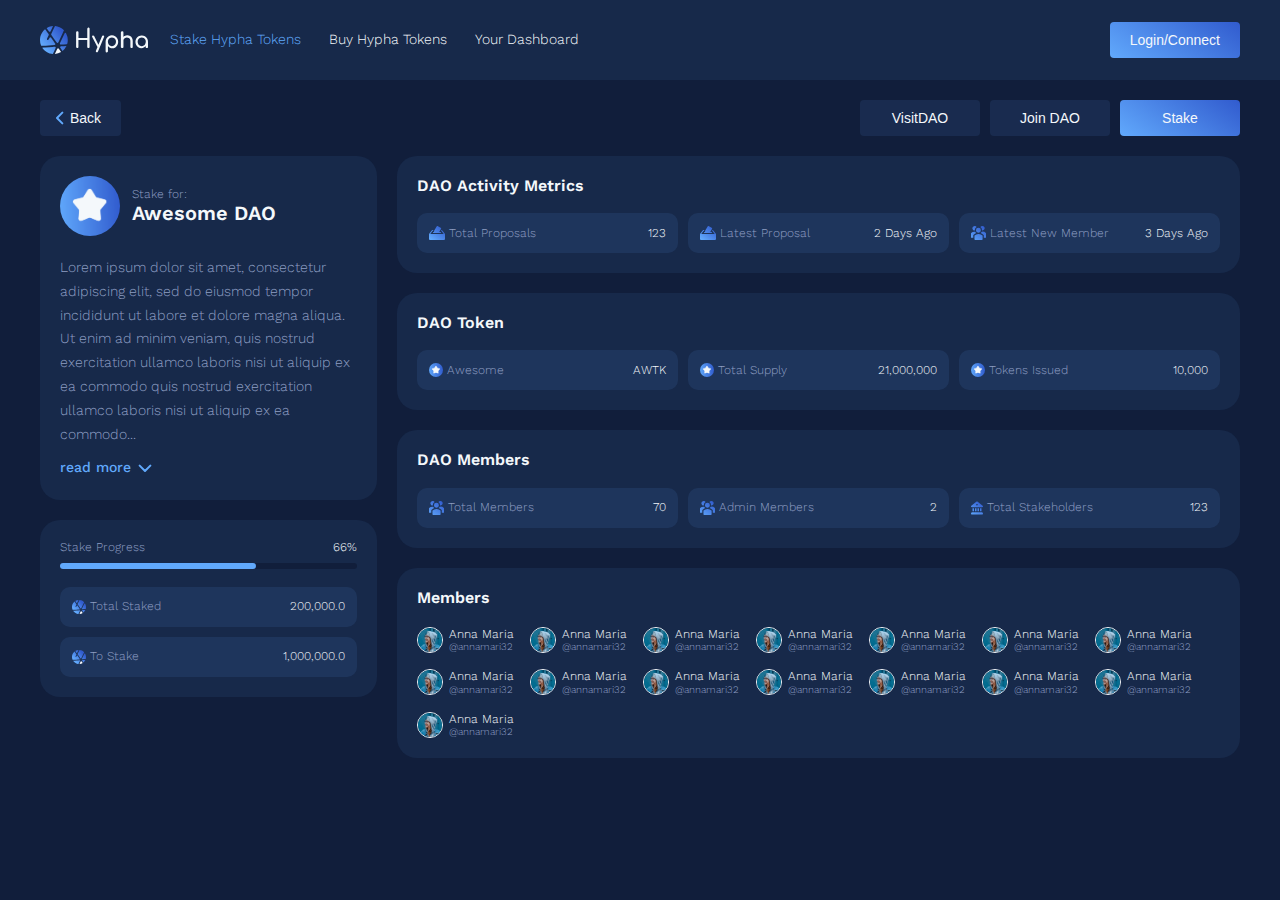
==== dao-details.html @ cb126bc5 "dao-details page" ====
<!DOCTYPE html>
<html lang="en">

<head>
    <meta charset="UTF-8">
    <meta name="viewport" content="width=device-width, initial-scale=1.0">
    <link rel="icon" type="image/x-icon" href="img/favicon.png">
    <link rel="preconnect" href="https://fonts.googleapis.com">
    <link rel="preconnect" href="https://fonts.gstatic.com" crossorigin>
    <link href="https://fonts.googleapis.com/css2?family=Source+Sans+3:ital,wght@0,200;0,300;0,400;0,500;0,600;0,700;0,800;0,900;1,200;1,300;1,400;1,500;1,600;1,700;1,800;1,900&family=Work+Sans:ital,wght@0,100..900;1,100..900&display=swap" rel="stylesheet">
    <link rel="stylesheet" href="css/style.css" />
    <link rel="stylesheet" href="css/responsive.css" />
    <script type="text/javascript" src="js/interactions.js"></script>
    <title>Hypha Stake Platform</title>
</head>

<body>
    <header>
        <div class="foglio flex space-center centered-vertical">
            <div class="flex centered-vertical">
                <span id="resp-menu-icon" onclick="toggleNavMenu()">
                    <span></span>
                    <span></span>
                    <span></span>
                </span>
                <div class="logo-cont flex centered-vertical">
                    <a href="#"><img class="top-logo" src="img/logo-white.svg"></a>
                </div>
                <nav id="main-menu">
                    <ul>
                        <li><a href="#" class="current-page">Stake Hypha Tokens</a></li>
                        <li><a href="#">Buy Hypha Tokens</a></li>
                        <li><a href="#">Your Dashboard</a></li>
                    </ul>
                </nav>
            </div>
            <div class="login-area">
                <button class="primary">Login/Connect</button>
            </div>
        </div>
    </header>
    <section class="extra-nav">
        <div class="foglio flex space-center">
            <button class="secondary back"><img src="img/back.svg">Back</button>
            <div class="top-right-buttons flex gap-10">
                <button class="secondary">VisitDAO</button>
                <button class="secondary">Join DAO</button>
                <button onclick="toggleModalStake()" class="primary">Stake</button>
            </div>
        </div>
    </section>
    <section class="dao-details">
        <div class="foglio flex gap-20">
            <div class="details-left">
                <div class="card">
                    <div class="flex centered-vertical">
                        <img class="dao-stake-logo" src="img/dao-logo.png">
                        <div class="dao-stake-name">
                            <p class="text-12 grey">Stake for:</p>
                            <p class="title-20 white">Awesome DAO</p>
                        </div>
                    </div>
                    <div class="purpose">
                        <p class="grey">Lorem ipsum dolor sit amet, consectetur adipiscing elit, sed do eiusmod tempor incididunt ut labore et dolore magna aliqua. Ut enim ad minim veniam, quis nostrud exercitation ullamco laboris nisi ut aliquip ex ea commodo quis nostrud exercitation ullamco laboris nisi ut aliquip ex ea commodo...</p>
                    </div>
                    <div id="expand-purpose" class="expand-purpose light-blu" onclick="toggleExtraPurpose()">read more <img src="img/back.svg" /></div>
                    <div id="extra-purpose" class="more-purpose">Lorem ipsum dolor sit amet, consectetur adipiscing elit, sed do eiusmod tempor incididunt ut labore et dolore magna aliqua. Ut enim ad minim veniam, quis nostrud exercitation ullamco laboris nisi ut aliquip ex ea commodo quis nostrud exercitation ullamco laboris nisi ut aliquip ex ea commodo, Lorem ipsum dolor sit amet, consectetur adipiscing elit, sed do eiusmod tempor incididunt ut labore et dolore magna aliqua. Ut enim ad minim veniam, quis nostrud exercitation ullamco laboris nisi ut aliquip ex ea commodo quis nostrud exercitation ullamco laboris nisi ut aliquip ex ea commodo</div>
                </div>
                <div class="card">
                    <div class="details-stake-performance">
                        <div class="stake-bar full-space">
                            <div class="flex space-center">
                                <span class="text-12 grey">Stake Progress</span>
                                <span class="text-12 white">66%</span>
                            </div>
                            <div class="progress-bar standard">
                                <div class="progress-inside-bar"></div>
                            </div>
                        </div>
                        <div class="ui-input-data full-space flex space-center centered-vertical gap-6">
                            <div class="flex centered-vertical">
                                <img src="img/logo-round.svg" />
                                <span class="text-12 grey">Total Staked</span>
                            </div>
                            <div class="flex">
                                <span class="text-12 white">200,000.0</span>
                            </div>
                        </div>

                        <div class="ui-input-data full-space flex space-center centered-vertical gap-6">
                            <div class="flex centered-vertical">
                                <img src="img/logo-round.svg" />
                                <span class="text-12 grey">To Stake</span>
                            </div>
                            <div class="flex">
                                <span class="text-12 white">1,000,000.0</span>
                            </div>
                        </div>
                    </div>
                </div>

            </div>
            <div class="full-space">
                <div class="card">
                    <div class="full-space">
                        <p class="title-16 white">DAO Activity Metrics</p>
                    </div>
                    <div class="flex gap-10 inputs-line">
                        <div class="ui-input-data full-space flex space-center centered-vertical gap-6">
                            <div class="flex centered-vertical">
                                <img src="img/proposals.svg" />
                                <span class="text-12 grey">Total Proposals</span>
                            </div>
                            <div class="flex">
                                <span class="text-12 white">123</span>
                            </div>
                        </div>
                        <div class="ui-input-data full-space flex space-center centered-vertical gap-6">
                            <div class="flex centered-vertical">
                                <img src="img/proposals.svg" />
                                <span class="text-12 grey">Latest Proposal</span>
                            </div>
                            <div class="flex">
                                <span class="text-12 white">2 Days Ago</span>
                            </div>
                        </div>
                        <div class="ui-input-data full-space flex space-center centered-vertical gap-6">
                            <div class="flex centered-vertical">
                                <img src="img/members.svg" />
                                <span class="text-12 grey">Latest New Member</span>
                            </div>
                            <div class="flex">
                                <span class="text-12 white">3 Days Ago</span>
                            </div>
                        </div>
                    </div>
                </div>
                <div class="card">
                    <div class="full-space">
                        <p class="title-16 white">DAO Token</p>
                    </div>
                    <div class="flex gap-10 inputs-line">
                        <div class="ui-input-data full-space flex space-center centered-vertical gap-6">
                            <div class="flex centered-vertical">
                                <img class="dao-token" src="img/dao-logo.png" />
                                <span class="text-12 grey">Awesome</span>
                            </div>
                            <div class="flex">
                                <span class="text-12 white">AWTK</span>
                            </div>
                        </div>
                        <div class="ui-input-data full-space flex space-center centered-vertical gap-6">
                            <div class="flex centered-vertical">
                                <img class="dao-token" src="img/dao-logo.png" />
                                <span class="text-12 grey">Total Supply</span>
                            </div>
                            <div class="flex">
                                <span class="text-12 white">21,000,000</span>
                            </div>
                        </div>
                        <div class="ui-input-data full-space flex space-center centered-vertical gap-6">
                            <div class="flex centered-vertical">
                                <img class="dao-token" src="img/dao-logo.png" />
                                <span class="text-12 grey">Tokens Issued</span>
                            </div>
                            <div class="flex">
                                <span class="text-12 white">10,000</span>
                            </div>
                        </div>
                    </div>
                </div>

                <div class="card">
                    <div class="full-space">
                        <p class="title-16 white">DAO Members</p>
                    </div>
                    <div class="flex gap-10 inputs-line">
                        <div class="ui-input-data full-space flex space-center centered-vertical gap-6">
                            <div class="flex centered-vertical">
                                <img src="img/members.svg" />
                                <span class="text-12 grey">Total Members</span>
                            </div>
                            <div class="flex">
                                <span class="text-12 white">70</span>
                            </div>
                        </div>
                        <div class="ui-input-data full-space flex space-center centered-vertical gap-6">
                            <div class="flex centered-vertical">
                                <img src="img/members.svg" />
                                <span class="text-12 grey">Admin Members</span>
                            </div>
                            <div class="flex">
                                <span class="text-12 white">2</span>
                            </div>
                        </div>
                        <div class="ui-input-data full-space flex space-center centered-vertical gap-6">
                            <div class="flex centered-vertical">
                                <img src="img/stakeholders.svg" />
                                <span class="text-12 grey">Total Stakeholders</span>
                            </div>
                            <div class="flex">
                                <span class="text-12 white">123</span>
                            </div>
                        </div>
                    </div>
                </div>

                <div class="card">
                    <div class="full-space">
                        <p class="title-16 white">Members</p>
                    </div>
                    <div class="members-list">
                        <div class="item-member">
                            <img src="img/avatar.jpg">
                            <div class="member-det">
                                <span class="text-12 white">Anna Maria</span>
                                <span class="text-10 grey">@annamari32</span>
                            </div>
                        </div>
                        <div class="item-member">
                            <img src="img/avatar.jpg">
                            <div class="member-det">
                                <span class="text-12 white">Anna Maria</span>
                                <span class="text-10 grey">@annamari32</span>
                            </div>
                        </div>
                        <div class="item-member">
                            <img src="img/avatar.jpg">
                            <div class="member-det">
                                <span class="text-12 white">Anna Maria</span>
                                <span class="text-10 grey">@annamari32</span>
                            </div>
                        </div>
                        <div class="item-member">
                            <img src="img/avatar.jpg">
                            <div class="member-det">
                                <span class="text-12 white">Anna Maria</span>
                                <span class="text-10 grey">@annamari32</span>
                            </div>
                        </div>
                        <div class="item-member">
                            <img src="img/avatar.jpg">
                            <div class="member-det">
                                <span class="text-12 white">Anna Maria</span>
                                <span class="text-10 grey">@annamari32</span>
                            </div>
                        </div>
                        <div class="item-member">
                            <img src="img/avatar.jpg">
                            <div class="member-det">
                                <span class="text-12 white">Anna Maria</span>
                                <span class="text-10 grey">@annamari32</span>
                            </div>
                        </div>
                        <div class="item-member">
                            <img src="img/avatar.jpg">
                            <div class="member-det">
                                <span class="text-12 white">Anna Maria</span>
                                <span class="text-10 grey">@annamari32</span>
                            </div>
                        </div>
                        <div class="item-member">
                            <img src="img/avatar.jpg">
                            <div class="member-det">
                                <span class="text-12 white">Anna Maria</span>
                                <span class="text-10 grey">@annamari32</span>
                            </div>
                        </div>
                        <div class="item-member">
                            <img src="img/avatar.jpg">
                            <div class="member-det">
                                <span class="text-12 white">Anna Maria</span>
                                <span class="text-10 grey">@annamari32</span>
                            </div>
                        </div>
                        <div class="item-member">
                            <img src="img/avatar.jpg">
                            <div class="member-det">
                                <span class="text-12 white">Anna Maria</span>
                                <span class="text-10 grey">@annamari32</span>
                            </div>
                        </div>
                        <div class="item-member">
                            <img src="img/avatar.jpg">
                            <div class="member-det">
                                <span class="text-12 white">Anna Maria</span>
                                <span class="text-10 grey">@annamari32</span>
                            </div>
                        </div>
                        <div class="item-member">
                            <img src="img/avatar.jpg">
                            <div class="member-det">
                                <span class="text-12 white">Anna Maria</span>
                                <span class="text-10 grey">@annamari32</span>
                            </div>
                        </div>
                        <div class="item-member">
                            <img src="img/avatar.jpg">
                            <div class="member-det">
                                <span class="text-12 white">Anna Maria</span>
                                <span class="text-10 grey">@annamari32</span>
                            </div>
                        </div>
                        <div class="item-member">
                            <img src="img/avatar.jpg">
                            <div class="member-det">
                                <span class="text-12 white">Anna Maria</span>
                                <span class="text-10 grey">@annamari32</span>
                            </div>
                        </div>
                        <div class="item-member">
                            <img src="img/avatar.jpg">
                            <div class="member-det">
                                <span class="text-12 white">Anna Maria</span>
                                <span class="text-10 grey">@annamari32</span>
                            </div>
                        </div>
                    </div>
                </div>
            </div>
        </div>
    </section>


    <!--modal stake pop-up -->
    <section id="stake-modal-pop">
        <div class="foglio">
            <div class="modal-pop">
                <div onclick="toggleModalStake()" id="close-stake-pop">
                    <img src="img/close-icon.svg" />
                </div>

                <div class="stake-top-info flex space-center gap-20">
                    <div class="flex centered-vertical">
                        <img class="dao-stake-logo" src="img/dao-logo.png">
                        <div class="dao-stake-name">
                            <p class="text-12 grey">Stake for:</p>
                            <p class="title-20 white">Awesome DAO</p>
                        </div>
                    </div>
                    <div class="stake-bar">
                        <div class="flex gap-20">
                            <span class="text-12 grey">Stake Progress</span>
                            <span class="text-12 white">66%</span>
                        </div>
                        <div class="progress-bar standard">
                            <div class="progress-inside-bar"></div>
                        </div>
                    </div>
                </div>

                <div class="stake-token-data flex gap-20">
                    <div class="ui-input-data full-space flex space-center centered-vertical gap-6">
                        <div class="flex centered-vertical">
                            <img src="img/logo-round.svg" />
                            <span class="text-12 grey">Stake Requirement</span>
                        </div>
                        <div class="flex">
                            <span class="text-12 white">1,200,000.0</span>
                        </div>
                    </div>
                    <div class="ui-input-data full-space flex space-center centered-vertical gap-6">
                        <div class="flex centered-vertical">
                            <img src="img/logo-round.svg" />
                            <span class="text-12 grey">To Stake</span>
                        </div>
                        <div class="flex">
                            <span class="text-12 white">700,000.0</span>
                        </div>
                    </div>
                </div>

                <div class="your-stake-data">
                    <div class="ui-input-data full-space flex space-center centered-vertical gap-6">
                        <div class="flex centered-vertical">
                            <img src="img/logo-round.svg" />
                            <span class="text-12 grey">Your Balance</span>
                        </div>
                        <div class="flex">
                            <span class="text-12 white">1,200,000.0</span>
                        </div>
                    </div>
                    <div class="field-wrapper">
                        <input type="text" class="your-stake-amount" placeholder="700,000.0">
                        <div class="field-over-content flex align-center">
                            <img src="img/logo-round.svg" />
                            <span class="text-12 white">Input Amount to Stake:</span>
                        </div>
                    </div>
                </div>

                <div class="modal-stake-actions flex gap-20">
                    <button onclick="toggleModalStake()" class="secondary">Close</button>
                    <button class="primary">Stake</button>
                </div>
            </div>
        </div>
    </section>
</body>
---- css/style.css ----
:root {
    --dark-blu: #111E3B;
    --card-blu: #17294A;
    --light-blu: #61A9FC;
    --green: #20DD8E;
    --light-blu-tra: rgba(97,169,252,0.08);
    --light-blu-trasp: rgba(97,169,252,0.1);
    --light-blu-trasp-hover: rgba(97,169,252,0.2);
    --grey: #8E9EC3;    
    --white: #F4F8FB;
    --gradient: linear-gradient(35Deg, #61A9FC, #315BCE);   
    --glow-shadow: 0px 0px 40px rgba(97,169,252,0.3);
    --work: "Work Sans", sans-serif;

}

* {
    box-sizing: border-box;
}

html {
    scroll-behavior: smooth;
    
}

body,html {
    margin:0;
    font-family: var(--work);
    color:var(--grey);
    background-color:var(--dark-blu);
    font-size:14px;
    line-height:1.7em;
    font-weight:300;
}

body::-webkit-scrollbar {
    width: 6px;
  }
   
body::-webkit-scrollbar-track {
box-shadow: inset 0 0 6px rgba(0, 0, 0, 0.3);
}
   
body::-webkit-scrollbar-thumb {
background-color: var(--light-blu);
outline: 1px solid var(--dark-blu);
border-radius:6px;
}

.no-scroll {
    overflow:hidden;
}

h1,h2,h3,h4,h5 {
    color:var(--white);
    font-weight:400;
    margin:0;
}

p {
    margin:0;
}
.white {
    color:var(--white);
}

.grey {
    color:var(--grey);
}

.green {
    color:var(--green);
}

.light-blu{color:var(--light-blu);}

.title-36 {
    font-size:36px;
    font-weight:300;
    line-height:1em;
}

.title-26 {
    font-size:26px;
    font-weight:600;
    line-height:1.2em;
}

.title-20 {
    font-size:20px;
    font-weight:600;
    line-height:1.2em;
}

.title-16 {
    font-size:16px;
    font-weight:600;
    line-height:1.2em;
}

.text-12 {
    font-size:12px;
    line-height:1.2em;
}

.text-10 {
    font-size:10px;
    line-height:1.2em;
}

button,
.fake-button {
    height:36px;
    display:flex;
    align-items: center;
    justify-content:center;
    padding:0px 20px;
    color:var(--white);
    font-weight:400;
    font-size:14px;
    border:none;
    border-radius:4px;
    cursor:pointer;
    transition-duration: .3s;
}

button.primary,
.fake-button.primary{
    background:var(--gradient);
}

button.secondary,
.fake-button.secondary{
    background:var(--light-blu-trasp);
}

button.primary:hover,
.fake-button.primary:hover {
    box-shadow: var(--glow-shadow);
}

button.secondary:hover,
.fake-button.secondary:hover{
    background:var(--light-blu-trasp-hover);
}

/*my bootstrap stuff*/

.flex {
    display:flex;
}

.inline-flex {
    display:inline-flex;
}
.wrap {
    flex-wrap: wrap;
}
.space-center {
 justify-content: space-between;
}


.align-center {
    justify-content: space-around;
}



.gap-40 {
    gap:40px;
}
.gap-20 {
    gap:20px;
}
.gap-10 {
    gap:10px;
}

.gap-8 {
    gap:8px;
}

.gap-6 {
    gap:6px;
}

.gap-4 {
    gap:4px;
}

.full-space {
    width:100%;
}

.width-25 {
    width:25%;
}

.width-50 {
    width:50%;
}

.width-75 {
    width:75%;
}

.hug-content {
    width:max-content;
}

input {
    background:var(--light-blu-trasp);
    border:none;
    border-radius:10px;
    padding:12px;
    color:var(--white);
    line-height:1px;
    transition-duration: .3s;
    font-weight:300;
    font-family: "work sans";
    line-height:1em;
    font-size:13px;
}

input:focus {
    border:none;
    outline: none;
    color:var(--light-blu);

}

input:hover::placeholder {
    
    color:var(--light-blu);
} 

input:focus::placeholder {
    opacity:0;
}

input::placeholder {
    color:var(--grey);
    font-weight:300;
    line-height:1em;
}

.search-container input {
    border-radius:10px 0px 0px 10px;
}

button.search-button {
    width:48px;
    height:100%;
    background:var(--light-blu-trasp);
    display:flex;
    align-items: center;
    justify-content: center;
    padding:0;
    border-radius:0px 10px 10px 0px;
    border-left:1px solid rgba(153,167,200,20%);
    transition-duration: .3s;
}

button.search-button:hover {
    background:var(--light-blu);
}

button.search-button img {
    width:24px;
}

.filter-ui-input {
    border-radius:12px 0px 0px 12px;
    padding:12px;
    line-height:1em;
    font-size:12px;
    background:var(--light-blu-trasp);
    min-width:max-content;
    display:flex;
    align-items: center;
    gap:6px;
}

.search-container,
.filter-container,
.search-container .search-box,
.filter-container .filter-ui-input  {
    width:100%;
    min-width:max-content;
}

/*layout stuff*/

section, header {
    display: flex;
    justify-content: center;
    width:100%;
}

header {
    height:80px;
    background-color:var(--card-blu);
}
.foglio {
    max-width:1600px;
    width:100%;
    padding:0px 40px;
}

.centered-vertical {
    align-items: center;
}

.network-header {
    padding-top:20px;
}

.network-banner {
    width:100%;
    height:fit-content;
    padding:30px;
    border-radius:20px;
    position:relative;
    background-image: url('../img/network-header.jpeg');
    background-size:cover;
    border:1px solid var(--card-blu);
    min-height:100px;
    overflow:hidden;
}

.network-banner div {
    position:relative;
}

.network-banner:before {
    position:absolute;
    width:100%;
    height:100%;
    background-color:var(--card-blu);
    content:"";
    opacity:.8;
    top:0;
    left:0;
}

.top-logo {
    width:108px;
}

nav ul {
    margin:0;
    padding:0px 0px 0px 10px;
}

nav ul li {
    list-style-type: none;
    display:inline;
    padding:12px;
}

nav ul li a {
    transition-duration: .3s;
    color:var(--white);
    font-weight:300;
}

nav ul li a.current-page {
    color:var(--light-blu);
}

a {
    text-decoration: none;
}

.condensed-text p {
    line-height:1.2em;
}

.network-metrics {
    padding-top:40px;
}

.network-metrics div:not(:first-child) {
    margin-left:40px;
}

.network-banner .progress-bar {
    background: var(--light-blu-trasp-hover);
}

.progress-bar {
    width:100%;
    height:6px;
    border-radius:6px;
    margin-top:12px;
}

.network-banner .progress-bar .progress-inside-bar {
    border-radius:6px;
    height:6px;
    width:22%;
    background:var(--light-blu);
}

.banner-ui-inputs {
    padding-top:40px;
}

.ui-input-data {
    background:var(--light-blu-trasp);
    border-radius:10px;
    padding:0px 12px;
    height:40px;
    min-width:max-content;
}

.ui-input-data img {
    height:14px;
    margin-right:4px;
}


.user-filter-bar {
    padding:12px;
    border-radius: 16px;
    background:var(--card-blu);
    width:100%;
}

.dao-list {
    padding-top:20px;
    padding-bottom:60px;
}

.dao-grid {
    display: grid;
    grid-gap: 20px;
    grid-template-columns: 1fr 1fr 1fr 1fr;
    grid-auto-columns: 1fr;
    margin-top:20px;
}

.dao-card {
    width:100%;
    min-height:400px;
    border-radius:20px;
    padding:20px;
    background:var(--card-blu);

}

.top-dao-info {
    text-align: center;
    align-items: center;
}

.top-dao-info img.dao-logo {
    width:80px;
    height:80px;
    border-radius: 100%;
    object-fit: cover;
    margin-top:12px;
}

.top-dao-info .dao-name {
    margin:12px 0px 4px 0px;
}

.dao-activity-metrics {
    margin-top:22px;
    
}

.dao-stake-metrics {
    margin-top:38px;
}

.dao-activity-metrics .ui-input-data,
.dao-stake-metrics .ui-input-data {
    margin-top:8px;
}

.stake-bar {
    padding-bottom:8px;
}
.progress-bar.standard,
.progress-bar.over-stake  {
    background: var(--dark-blu);
}

.progress-bar.over-stake {
    margin-top:6px;
}

.progress-bar.standard {
    width:100%;
    height:6px;
    border-radius:6px;
    margin-top:8px;
}

.progress-bar.standard .progress-inside-bar {
    border-radius:6px;
    height:6px;
    width:66%;
    background:var(--light-blu);
}

.progress-bar.standard.completed .progress-inside-bar {
    width:100%;
}

.dao-card.overstaked .progress-bar.over-stake .progress-inside-bar {
    border-radius:6px;
    height:6px;
    width:22%;
    background:var(--green);
}

.dao-card-buttons {
    margin-top:30px;
}

.dao-card-buttons button,
.dao-card-buttons .fake-button  {
    width:100%;
}

.dao-card.overstaked .progress-inside-bar {
    width:100%;
}

.dao-card.overstaked .dao-stake-metrics {
    margin-top:22px;
}

.your-dao {
    position:relative;
}

.your-dao .avatar {
    position:absolute;
    right:20px;
    top:20px;
}

.your-dao .avatar img {
    width:32px;
    height:32px;
    object-fit: cover;
    border-radius:100%;
    border:1px solid var(--white);
}

#resp-menu-icon{
    display:none;
}

.logo-cont a {
    display:flex;
}

/* stake modal pop*/

#stake-modal-pop,
#filter-modal-pop {
    background-color:rgba(0, 0, 0, 0.7);
    backdrop-filter: blur(10px);
    position:fixed;
    top:0;
    left:0;
    height:100svh;
    width:100%;
    z-index:200;
    opacity:0;
    pointer-events: none;
    transition-duration:.2s;
}

#stake-modal-pop.show,
#filter-modal-pop.show {
    opacity:1;
    pointer-events: all;
}

#stake-modal-pop  .foglio,
#filter-modal-pop .foglio {
    display:flex;
    align-items: center;
    justify-content: center;
}

.modal-pop {
    width:100%;
    max-width:560px;
    padding:20px;
    border-radius:20px;
    background-color:var(--card-blu);
    min-height:200px;
    position:relative;
    transform:translateY(30px);
    transition: all 400ms cubic-bezier(.47,1.64,.41,.8);
}

#stake-modal-pop.show .modal-pop {
    transform:translateY(0px)
}

#close-stake-pop,
#close-filter-pop {
    position:absolute;
    top:16px;
    right:16px;
    width:24px;
    height:24px;
    display:flex;
    align-items: center;
    justify-content: center;
    cursor:pointer;
}

#close-stake-pop img,
#close-filter-pop img {
    width:10px;
}

.dao-stake-logo {
    width:60px;
    height:60px;
    border-radius: 60px;
    object-fit: cover;
    margin-right:12px;
}

.modal-pop .stake-bar {
    width:50%;
    padding-bottom: 0;
    padding-top: 15px;
}

.stake-token-data {
    margin-top:25px;
    padding-bottom:25px;
    border-bottom:1px solid var(--light-blu-trasp);
}

.your-stake-data {
    margin-top:25px;
}

.field-wrapper {
    width:100%;
    position:relative;
}

.field-over-content {
    width: max-content;
    position: absolute;
    top: 32px;
    left: 12px;
}

.field-over-content img {
    width:14px;
    margin-right:4px;
}

input.your-stake-amount {
    width:100%;
    margin-top:14px;
    font-size:22px;
    text-align:right;
    position:relative;
}

.modal-stake-actions {
    width:100%;
    margin-top:25px;
}

.modal-stake-actions button {
    width:100%;
}


.filters {
    width:660px;
    border-radius:20px;
    overflow:hidden;
    position:relative;
    transform:translateY(30px);
    transition: all 400ms cubic-bezier(.47,1.64,.41,.8);
}

.filters-head,
.filters-foot {
    padding:30px;
    background:var(--card-blu);
    box-shadow:0px 0px 30px rgba(0,0,0,0.3);
    z-index:2;
    position:relative;
}


.filters-foot {
    display:flex;
    gap:20px;
}

.filters-body {
    height:calc(100svh - 300px);
    background:var(--dark-blu);
    overflow-y:scroll;
    padding:30px;
    z-index:1;
}

.filters-body::-webkit-scrollbar {
    width: 6px;
  }
   
  .filters-body::-webkit-scrollbar-track {
    box-shadow: inset 0 0 6px rgba(0, 0, 0, 0.3);
  }
   
  .filters-body::-webkit-scrollbar-thumb {
    background-color: var(--light-blu);
    outline: 1px solid var(--dark-blu);
    border-radius:6px;
  }

.filters-foot button {
    width:100%;
    padding:0;
}

.dao-status-row {
    margin-bottom:20px;
    padding-bottom:25px;
    border-bottom: 1px solid var(--light-blu-trasp);
    flex-wrap:wrap;
}

.filters-row {
    margin-bottom:20px;
    padding-bottom:25px;
    border-bottom: 1px solid var(--light-blu-trasp);
}

.dao-status {
    padding:0px 12px;
    height:36px;
    border-radius:6px;
    font-size:14px;
    color:var(--white);
    background:var(--light-blu-trasp);
    display:flex;
    align-items: center;
    transition-duration:.3s;
    cursor:pointer;
    
}

.dao-status:hover {
    background:var(--light-blu);
}

.dao-status.selected {
    background:var(--gradient);
}

.filters input.your-stake-amount {
   margin-top:8px;
}

.filters input.your-stake-amount::placeholder {
    color:var(--white);
}

.filters .field-over-content {
    top:26px;
}


#filter-modal-pop.show .filters {
    transform:translateY(0px)
}



.secondary.back {
    padding-left:16px;
    display:flex;
    gap:6px;
}

.secondary.back:hover {
    gap:10px;
    padding-left:12px;
}

.extra-nav {
    margin:20px 0px;
    
}

.top-right-buttons button {
    min-width:120px;
}

.details-left {
    width:40%;
}

.card {
    background-color:var(--card-blu);
    padding:20px;
    border-radius:20px;
}

.purpose {
    margin-top:20px;
}

.expand-purpose {
    margin-top:10px;
    cursor:pointer;
    font-weight:500;
    align-items: center;
    display:flex;
    gap:10px;
}

.expand-purpose img {
    transform:rotate(-90Deg);
}

#expand-purpose.shown img {
    transform:rotate(-270Deg);
}

.more-purpose {
    margin-top:0px;
    height:0px;
    overflow: hidden;
}

.more-purpose.show {
    margin-top:10px;
    height:auto;
} 

.card:not(:first-child) {
    margin-top:20px;
}

.details-stake-performance {
    margin-top:0px;
    gap:10px;
    display:flex;
    flex-wrap: wrap;
}

.inputs-line {
    margin-top:18px;
}

img.dao-token {
    border-radius:100%;
}

.members-list {
    display:flex;
    flex-wrap: wrap;
    gap:16px;
    margin-top:20px;
}

.item-member {
    display:flex;
    align-items: center;
    gap:6px;
}

.item-member img {
    width:26px;
    height:26px;
    border-radius:100px;
    object-fit: cover;
    border:1px solid var(--white);
}

.member-det {
    display:grid;
}
---- css/responsive.css ----
@media screen and (max-width:1200px){
    .dao-grid {
        display: grid;
        grid-gap: 20px;
        grid-template-columns: 1fr 1fr 1fr;
        grid-auto-columns: 1fr;
        margin-top: 20px;
    }

    .network-banner.gap-40 {
        gap:20px;
    }

    .network-metrics div:not(:first-child) {
        margin-left: 14px;
    }

    .foglio {

        padding:0px 28px;
    }
}

@media screen and (max-width:1084px){
    .dao-details .foglio.flex {
        flex-wrap:wrap;
    }

    .details-left {
        width:100%;
    }
}


@media screen and (max-width:980px){
    .dao-grid {
        display: grid;
        grid-gap: 20px;
        grid-template-columns: 1fr 1fr;
        grid-auto-columns: 1fr;
        margin-top: 20px;
    }

    .user-filter-bar .width-25 {
        width:33.33%;
    }

    .user-filter-bar .width-50 {
        width:calc(66.66% - 10px);
    }

    .network-banner {
        display:block;
    }

    .network-banner .left-area {
        display:flex;
    }

    .network-metrics {
        padding-top:0;
        padding-left:20px;
    }

    .network-banner .right-area {
        padding-top:20px;
    }

    .banner-ui-inputs {
        padding-top:20px;
    }
}

@media screen and (max-width:784px){ 
 nav {
    position: absolute;
    top: 60px;
    width: 100%;
    z-index: 10;
    left: 0;
    padding: 10px 50px;
    background:var(--dark-blu);
    height:0;
    overflow: hidden;
    pointer-events: none;
    transition-duration:.4s;
 }

 nav.show {
    height:calc(100vh - 60px);
    pointer-events: all;
 }

 nav ul li {
    display: flex;
 }

 #resp-menu-icon {
    display:block;
    width:32px;
    height:32px;
    position:relative;
    cursor:pointer;
 }

 #resp-menu-icon span {
    width:20px;
    height:1.5px;
    border-radius:2px;
    background-color:var(--white);
    position:absolute;
    transition-duration:.2s;
    transform-origin: left;
 }

 #resp-menu-icon span:nth-child(1) {
    top:10px;
    left:6px;
 }

 #resp-menu-icon span:nth-child(2) {
    top:16px;
    left:6px;
 }

 #resp-menu-icon span:nth-child(3) {
    top:22px;
    left:6px;
 }

 #resp-menu-icon.close span:nth-child(2) {
    opacity:0;
 }

 #resp-menu-icon.close span:nth-child(1) {
    transform:rotate(45Deg);
    top:9px;
 }

 #resp-menu-icon.close span:nth-child(3) {
    transform:rotate(-45Deg);
    top:23px;
 }

 .top-logo {
    width:94px;
    margin-left:10px;
 }

 header {
    height:60px;
 }



 .banner-ui-inputs {
  flex-wrap: wrap;
  gap:8px;
 }

 .user-filter-bar {
    display:block;
    padding:20px;
 }
 
 .user-filter-bar .width-25,
 .user-filter-bar .width-50 {
    width:100%;
    flex-wrap: wrap;
        gap: 8px;
 }
 
 .network-banner {
    padding:20px;
 }

 .user-filter-bar .width-50 {
    margin-top:8px;
 }


}

@media screen and (max-width:880px){

    .inputs-line {
        flex-wrap:wrap;
    }
}


@media screen and (max-width:680px){
    .dao-grid {
        display: grid;
        grid-gap: 20px;
        grid-template-columns: 1fr;
        grid-auto-columns: 1fr;
        margin-top: 20px;
    }

    .network-banner .left-area {
        display:block;
        padding-bottom: 20px;
        border-bottom: 1px solid var(--light-blu-trasp-hover);
        width: 100%;
    }
    .network-metrics {
        padding-top: 20px;
        padding-left: 0px;
    }

    .right-area .flex.gap-20,
    .network-metrics {
        justify-content: space-between;
    }

    .network-metrics div:not(:first-child) {
        margin-left:0;
    }

    
    .network-banner {
        padding:20px;
    }

    .foglio {
        padding:0px 20px;
    }

    .title-36 {
        font-size:22px;
    }

    .network-banner .title-20 {
        font-size:16px;
    }

    #stake-modal-pop .foglio {
        padding:0;
        align-items: flex-end;
        
    }

    #stake-modal-pop .modal-pop {
        max-width:100%;
        padding-bottom:30px;
        border-radius:20px 20px 0px 0px;
        
    }

    .stake-token-data {
        flex-wrap: wrap;
        gap: 8px;
        margin-top: 12px;
        padding-bottom: 20px;
    }

    .your-stake-data {
        margin-top:20px;
    }
    input.your-stake-amount {
        margin-top:8px;
    }

    .field-over-content {
        top:26px;
    }

    .stake-top-info {
        flex-wrap:wrap;
        gap:10px;
    }

    .modal-pop .stake-bar {
        width:100%;
    }

    .modal-pop .stake-bar .gap-20 {
        justify-content: space-between;
    }

    #filter-modal-pop .foglio {
        padding:10px;
    }

    .filters-head,
    .filters-foot {
        padding:20px;
    }

    .filters-body {
        padding:20px;
        height: calc(100svh - 200px);
    }

    .top-right-buttons button {
        width: 100%;
    }

    .extra-nav .foglio.flex.space-center {
        display:inline;
    }

    .top-right-buttons {
        margin-top:20px;
    }
}
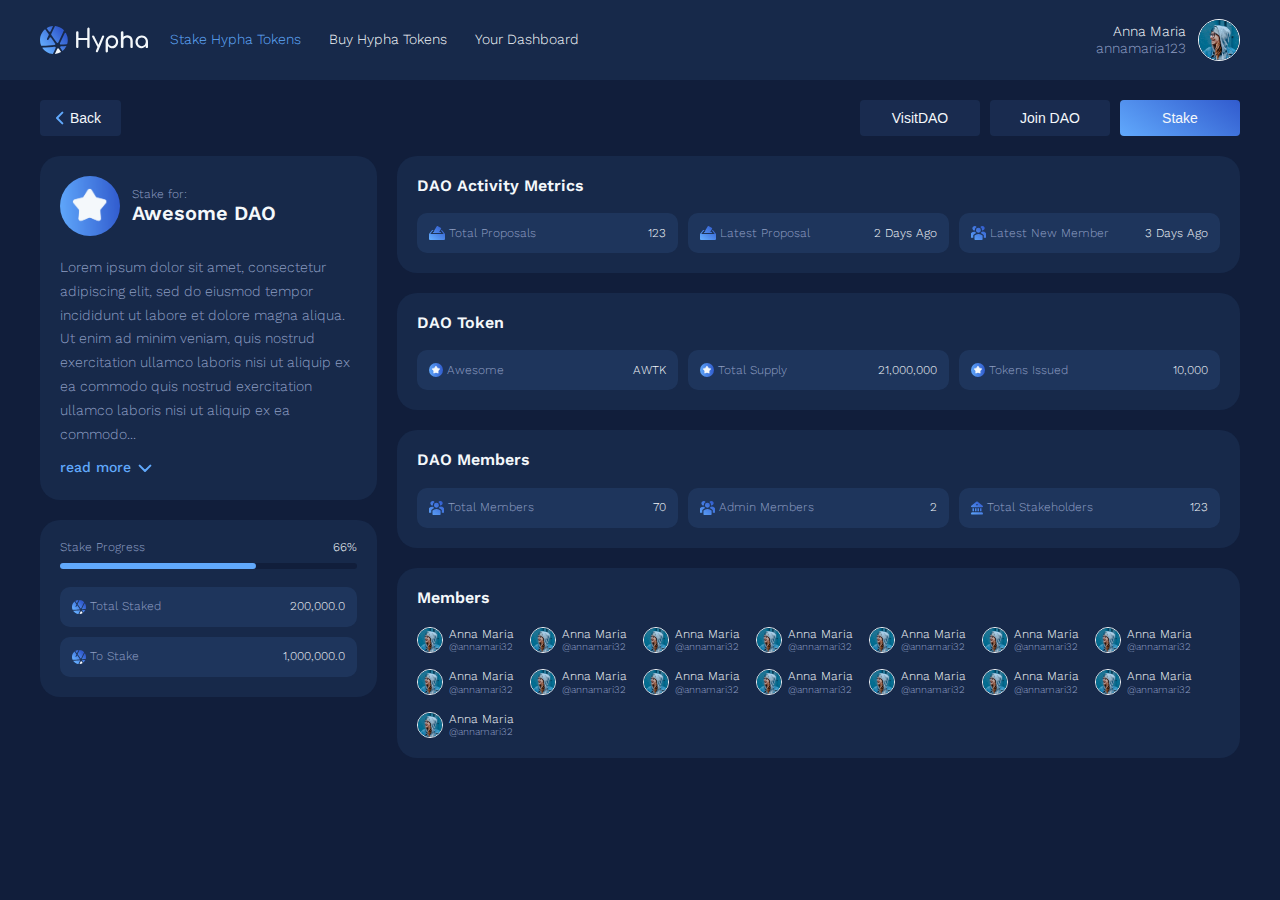
==== commit 748d401e: "dao details logged-in version" ====
--- a/dao-details.html
+++ b/dao-details.html
@@ -11,7 +11,7 @@
     <link rel="stylesheet" href="css/style.css" />
     <link rel="stylesheet" href="css/responsive.css" />
     <script type="text/javascript" src="js/interactions.js"></script>
-    <title>Hypha Stake Platform</title>
+    <title>Hypha :: DAO XYZ Details</title>
 </head>
 
 <body>
@@ -35,7 +35,13 @@
                 </nav>
             </div>
             <div class="login-area">
-                <button class="primary">Login/Connect</button>
+                <div class="logged-in">
+                    <div class="user-details">
+                        <span class="white">Anna Maria</span>
+                        <span class="grey">annamaria123</span>
+                    </div>
+                    <img src="img/avatar.jpg" />
+                </div>
             </div>
         </div>
     </header>
--- a/css/style.css
+++ b/css/style.css
@@ -893,4 +893,28 @@
 
 .member-det {
     display:grid;
+}
+
+.logged-in {
+    display:flex;
+    align-items: center;
+    gap:12px;
+}
+
+.logged-in .user-details {
+    display:grid;
+    justify-content: end;
+    text-align: right;
+}
+
+.logged-in .user-details {
+    line-height:1.2em;
+}
+
+.logged-in img {
+    width:42px;
+    height:42px;
+    object-fit: cover;
+    border-radius:50px;
+    border:1px solid var(--white);
 }--- a/css/responsive.css
+++ b/css/responsive.css
@@ -295,6 +295,7 @@
 
     .top-right-buttons button {
         width: 100%;
+        min-width: auto;
     }
 
     .extra-nav .foglio.flex.space-center {
@@ -304,4 +305,13 @@
     .top-right-buttons {
         margin-top:20px;
     }
+
+    .logged-in .user-details {
+        display:none;
+    }
+
+    .logged-in img {
+        width:32px;
+        height:32px;
+    }
 }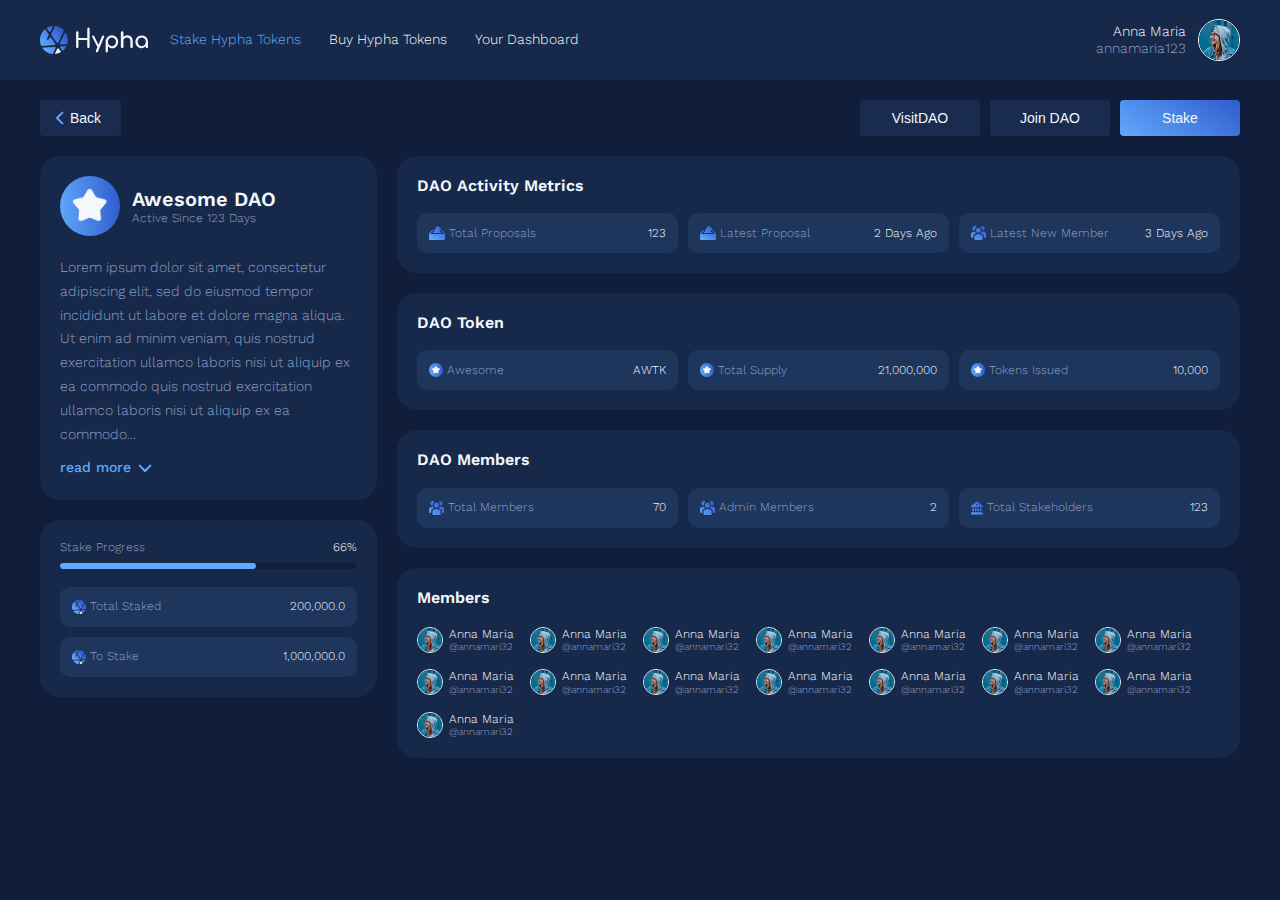
==== commit 62346146: "your DAshboard" ====
--- a/dao-details.html
+++ b/dao-details.html
@@ -62,8 +62,8 @@
                     <div class="flex centered-vertical">
                         <img class="dao-stake-logo" src="img/dao-logo.png">
                         <div class="dao-stake-name">
-                            <p class="text-12 grey">Stake for:</p>
                             <p class="title-20 white">Awesome DAO</p>
+                            <p class="text-12 grey">Active Since 123 Days</p>
                         </div>
                     </div>
                     <div class="purpose">
--- a/css/style.css
+++ b/css/style.css
@@ -917,4 +917,81 @@
     object-fit: cover;
     border-radius:50px;
     border:1px solid var(--white);
+}
+
+.network-banner.empty-state {
+    margin-top:20px;
+    padding:50px;
+}
+
+.network-banner.empty-state:before {
+    opacity:.6;
+}
+
+.empty-cont {
+    position:relative;
+    display:flex;
+    flex-direction: column;
+    gap:20px;
+
+}
+
+.empty-cont button {
+    width:max-content;
+}
+
+
+/* your dashboard */
+
+.dashboard-top-info {
+        padding: 12px;
+        border-radius: 16px;
+        background: var(--card-blu);
+        width: 100%;
+        display:flex;
+        gap:12px;
+        margin-top:20px;
+    
+}
+
+.your-staked-daos-list {
+    margin-top:20px;
+}
+
+.staked-dao-det {
+    flex-direction: column;
+    align-items: flex-start;
+    line-height:1.4em;
+    padding-left:10px;
+    border-left:1px solid var(--light-blu-trasp);
+}
+
+.staked-dao-top {
+    position:relative;
+    display: flex;
+    align-items: center;
+    justify-content: space-between;
+}
+
+.your-dao-avatar {
+    width:26px;
+    height:26px;
+    object-fit: cover;
+    border-radius:50px;
+    border:1px solid var(--white);
+    position:absolute;
+    top: -8px;
+    left: 38px;
+}
+
+.staked-dao-bottom {
+    display:flex;
+    gap:12px;
+    margin-top:20px;
+    padding-top:20px;
+    border-top:1px solid var(--light-blu-trasp);
+}
+
+.your-staked-daos-list {
+    padding-bottom:60px;
 }--- a/css/responsive.css
+++ b/css/responsive.css
@@ -29,6 +29,20 @@
     .details-left {
         width:100%;
     }
+
+    .dashboard-top-info,
+    .staked-dao-bottom {
+        flex-wrap:wrap;
+        gap:8px;
+    }
+
+    .dashboard-top-info .full-space,
+    .dashboard-top-info .search-container,
+    .staked-dao-bottom .full-space {
+        width:calc(50% - 5px);
+    }
+
+
 }
 
 
@@ -68,6 +82,28 @@
 
     .banner-ui-inputs {
         padding-top:20px;
+    }
+
+    .staked-dao-top {
+        flex-wrap:wrap;
+    }
+
+    .staked-dao-top .buttons-row {
+        margin-top:20px;
+        width:100%;
+    }
+
+    .staked-dao-top .buttons-row button {
+        width:100%;
+        padding:0;
+    }
+    
+}
+
+@media screen and (max-width:880px){
+
+    .inputs-line {
+        flex-wrap:wrap;
     }
 }
 
@@ -170,7 +206,8 @@
         gap: 8px;
  }
  
- .network-banner {
+ .network-banner,
+ .network-banner.empty-state {
     padding:20px;
  }
 
@@ -181,12 +218,7 @@
 
 }
 
-@media screen and (max-width:880px){
-
-    .inputs-line {
-        flex-wrap:wrap;
-    }
-}
+
 
 
 @media screen and (max-width:680px){
@@ -314,4 +346,12 @@
         width:32px;
         height:32px;
     }
+
+    .dashboard-top-info .full-space, .dashboard-top-info .search-container, .staked-dao-bottom .full-space {
+        width:100%;
+    }
+
+    .general-det {
+        flex-wrap:wrap;
+    }
 }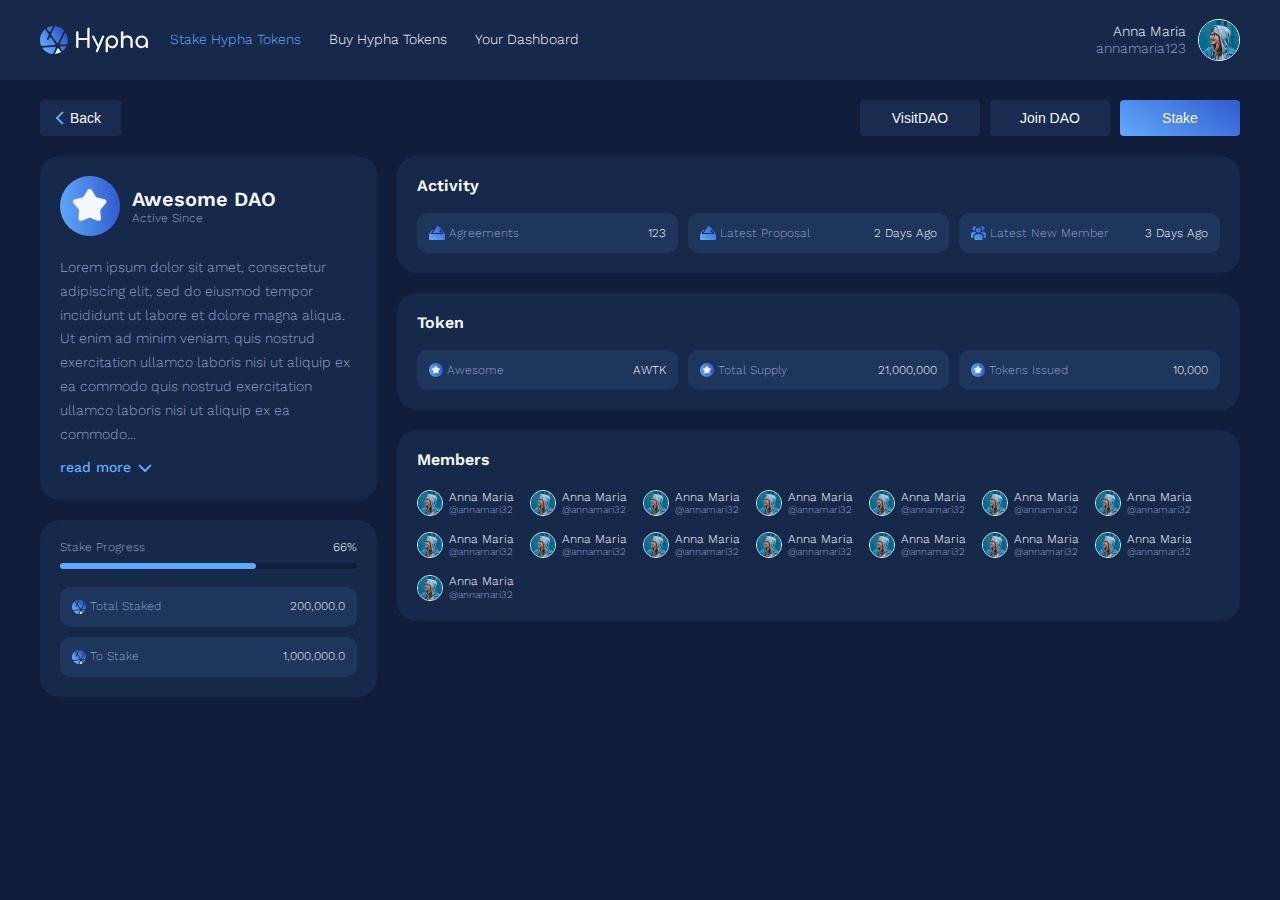
==== commit b0f490ce: "feat: add api" ====
--- a/dao-details.html
+++ b/dao-details.html
@@ -7,10 +7,35 @@
     <link rel="icon" type="image/x-icon" href="img/favicon.png">
     <link rel="preconnect" href="https://fonts.googleapis.com">
     <link rel="preconnect" href="https://fonts.gstatic.com" crossorigin>
-    <link href="https://fonts.googleapis.com/css2?family=Source+Sans+3:ital,wght@0,200;0,300;0,400;0,500;0,600;0,700;0,800;0,900;1,200;1,300;1,400;1,500;1,600;1,700;1,800;1,900&family=Work+Sans:ital,wght@0,100..900;1,100..900&display=swap" rel="stylesheet">
+    <link
+        href="https://fonts.googleapis.com/css2?family=Source+Sans+3:ital,wght@0,200;0,300;0,400;0,500;0,600;0,700;0,800;0,900;1,200;1,300;1,400;1,500;1,600;1,700;1,800;1,900&family=Work+Sans:ital,wght@0,100..900;1,100..900&display=swap"
+        rel="stylesheet">
     <link rel="stylesheet" href="css/style.css" />
     <link rel="stylesheet" href="css/responsive.css" />
+    <script type="text/javascript" src="js/api.js"></script>
+    <script type="text/javascript" src="js/utils.js"></script>
     <script type="text/javascript" src="js/interactions.js"></script>
+
+
+    <script type="text/javascript">
+        async function getDHO(dhoName) {
+            const data = await HyphaHDK.getDHO(dhoName);
+            if (!data) return;
+            //TODO: add loading state
+
+            document.getElementById("dao-logo-value").src = data?.logo;
+            document.getElementById("dao-name-value").innerText = data?.name;
+            document.getElementById("dao-active-since-value").innerText = timeSince(data?.activeSince);
+            document.getElementById("dao-purpose-value").innerText = data?.purpose;
+
+            document.getElementById("dao-agreement-count-value").innerText = data?.agreementCount;
+
+        }
+
+        document.addEventListener("DOMContentLoaded", function () {
+            getDHO('hypha')
+        })
+    </script>
     <title>Hypha :: DAO XYZ Details</title>
 </head>
 
@@ -60,17 +85,27 @@
             <div class="details-left">
                 <div class="card">
                     <div class="flex centered-vertical">
-                        <img class="dao-stake-logo" src="img/dao-logo.png">
+                        <img id="dao-logo-value" class="dao-stake-logo" src="img/dao-logo.png">
                         <div class="dao-stake-name">
-                            <p class="title-20 white">Awesome DAO</p>
-                            <p class="text-12 grey">Active Since 123 Days</p>
+                            <p id="dao-name-value" class="title-20 white">Awesome DAO</p>
+                            <p class="text-12 grey">Active Since <span id="dao-active-since-value"></span></p>
                         </div>
                     </div>
                     <div class="purpose">
-                        <p class="grey">Lorem ipsum dolor sit amet, consectetur adipiscing elit, sed do eiusmod tempor incididunt ut labore et dolore magna aliqua. Ut enim ad minim veniam, quis nostrud exercitation ullamco laboris nisi ut aliquip ex ea commodo quis nostrud exercitation ullamco laboris nisi ut aliquip ex ea commodo...</p>
-                    </div>
-                    <div id="expand-purpose" class="expand-purpose light-blu" onclick="toggleExtraPurpose()">read more <img src="img/back.svg" /></div>
-                    <div id="extra-purpose" class="more-purpose">Lorem ipsum dolor sit amet, consectetur adipiscing elit, sed do eiusmod tempor incididunt ut labore et dolore magna aliqua. Ut enim ad minim veniam, quis nostrud exercitation ullamco laboris nisi ut aliquip ex ea commodo quis nostrud exercitation ullamco laboris nisi ut aliquip ex ea commodo, Lorem ipsum dolor sit amet, consectetur adipiscing elit, sed do eiusmod tempor incididunt ut labore et dolore magna aliqua. Ut enim ad minim veniam, quis nostrud exercitation ullamco laboris nisi ut aliquip ex ea commodo quis nostrud exercitation ullamco laboris nisi ut aliquip ex ea commodo</div>
+                        <p class="grey" id="dao-purpose-value">Lorem ipsum dolor sit amet, consectetur adipiscing elit, sed do eiusmod tempor
+                            incididunt ut labore et dolore magna aliqua. Ut enim ad minim veniam, quis nostrud
+                            exercitation ullamco laboris nisi ut aliquip ex ea commodo quis nostrud exercitation ullamco
+                            laboris nisi ut aliquip ex ea commodo...</p>
+                    </div>
+                    <div id="expand-purpose" class="expand-purpose light-blu" onclick="toggleExtraPurpose()">read more
+                        <img src="img/back.svg" /></div>
+                    <div id="extra-purpose" class="more-purpose">Lorem ipsum dolor sit amet, consectetur adipiscing
+                        elit, sed do eiusmod tempor incididunt ut labore et dolore magna aliqua. Ut enim ad minim
+                        veniam, quis nostrud exercitation ullamco laboris nisi ut aliquip ex ea commodo quis nostrud
+                        exercitation ullamco laboris nisi ut aliquip ex ea commodo, Lorem ipsum dolor sit amet,
+                        consectetur adipiscing elit, sed do eiusmod tempor incididunt ut labore et dolore magna aliqua.
+                        Ut enim ad minim veniam, quis nostrud exercitation ullamco laboris nisi ut aliquip ex ea commodo
+                        quis nostrud exercitation ullamco laboris nisi ut aliquip ex ea commodo</div>
                 </div>
                 <div class="card">
                     <div class="details-stake-performance">
@@ -109,16 +144,16 @@
             <div class="full-space">
                 <div class="card">
                     <div class="full-space">
-                        <p class="title-16 white">DAO Activity Metrics</p>
+                        <p class="title-16 white">Activity</p>
                     </div>
                     <div class="flex gap-10 inputs-line">
                         <div class="ui-input-data full-space flex space-center centered-vertical gap-6">
                             <div class="flex centered-vertical">
                                 <img src="img/proposals.svg" />
-                                <span class="text-12 grey">Total Proposals</span>
-                            </div>
-                            <div class="flex">
-                                <span class="text-12 white">123</span>
+                                <span class="text-12 grey">Agreements</span>
+                            </div>
+                            <div class="flex">
+                                <span id="dao-agreement-count-value" class="text-12 white">123</span>
                             </div>
                         </div>
                         <div class="ui-input-data full-space flex space-center centered-vertical gap-6">
@@ -143,7 +178,7 @@
                 </div>
                 <div class="card">
                     <div class="full-space">
-                        <p class="title-16 white">DAO Token</p>
+                        <p class="title-16 white">Token</p>
                     </div>
                     <div class="flex gap-10 inputs-line">
                         <div class="ui-input-data full-space flex space-center centered-vertical gap-6">
@@ -176,40 +211,6 @@
                     </div>
                 </div>
 
-                <div class="card">
-                    <div class="full-space">
-                        <p class="title-16 white">DAO Members</p>
-                    </div>
-                    <div class="flex gap-10 inputs-line">
-                        <div class="ui-input-data full-space flex space-center centered-vertical gap-6">
-                            <div class="flex centered-vertical">
-                                <img src="img/members.svg" />
-                                <span class="text-12 grey">Total Members</span>
-                            </div>
-                            <div class="flex">
-                                <span class="text-12 white">70</span>
-                            </div>
-                        </div>
-                        <div class="ui-input-data full-space flex space-center centered-vertical gap-6">
-                            <div class="flex centered-vertical">
-                                <img src="img/members.svg" />
-                                <span class="text-12 grey">Admin Members</span>
-                            </div>
-                            <div class="flex">
-                                <span class="text-12 white">2</span>
-                            </div>
-                        </div>
-                        <div class="ui-input-data full-space flex space-center centered-vertical gap-6">
-                            <div class="flex centered-vertical">
-                                <img src="img/stakeholders.svg" />
-                                <span class="text-12 grey">Total Stakeholders</span>
-                            </div>
-                            <div class="flex">
-                                <span class="text-12 white">123</span>
-                            </div>
-                        </div>
-                    </div>
-                </div>
 
                 <div class="card">
                     <div class="full-space">
--- a/css/style.css
+++ b/css/style.css
@@ -60,8 +60,18 @@
 p {
     margin:0;
 }
+
+.hide {
+    display: none;
+}
+
 .white {
     color:var(--white);
+}
+
+
+#login-btn{
+    visibility: hidden;
 }
 
 .grey {
@@ -207,6 +217,10 @@
 
 .hug-content {
     width:max-content;
+}
+
+.grow-1 {
+    flex:1;
 }
 
 input {
@@ -377,8 +391,22 @@
     line-height:1.2em;
 }
 
+.network-header.condensed .right-area {
+    display: flex;
+    justify-content: flex-end;
+    flex-grow:1;
+}
+
 .network-metrics {
     padding-top:40px;
+}
+
+.network-metrics.inline {
+    padding-top:0px;
+}
+
+img.banner-logo {
+    width:32px;
 }
 
 .network-metrics div:not(:first-child) {
@@ -428,6 +456,78 @@
     width:100%;
 }
 
+.user-filter-bar .avatar img {
+    width: 32px;
+    height: 32px;
+    object-fit: cover;
+    border-radius: 100%;
+    border: 1px solid var(--white);
+}
+
+img.banner-avatar {
+    width: 32px;
+    height: 32px;
+    object-fit: cover;
+    border-radius: 100%;
+    border: 1px solid var(--white);
+}
+
+#toggle-dashboard {
+    padding:6px;
+    background-color:var(--card-blu);
+    border-radius:10px;
+    position:relative;
+    width:max-content;
+    
+}
+
+
+#toggle-dashboard .select {
+    width:138px;
+    color:var(--grey);
+    height:36px;
+    display:flex;
+    align-items:center;
+    justify-content: center;
+    position:relative;
+    z-index:2;
+    transition-duration:.3s;
+    cursor:pointer;
+}
+
+#toggle-dashboard .select:hover {
+    color:var(--white);
+}
+
+
+#toggle-dashboard .back-thing {
+    position:absolute;
+    width:138px;
+    height:36px;
+    top:6px;
+    border-radius:6px;
+    background:var(--gradient);
+    z-index:1;
+    transition-duration:.3s;
+}
+
+#toggle-dashboard.daos .select:first-child {
+    color:var(--white);
+}
+
+#toggle-dashboard.personal .select:nth-child(2) {
+    color:var(--white);
+}
+
+#toggle-dashboard.personal .back-thing {
+    left:144px;
+}
+
+#toggle-dashboard.daos .back-thing {
+    left:6px;
+}
+
+
 .dao-list {
     padding-top:20px;
     padding-bottom:60px;
@@ -438,7 +538,7 @@
     grid-gap: 20px;
     grid-template-columns: 1fr 1fr 1fr 1fr;
     grid-auto-columns: 1fr;
-    margin-top:20px;
+
 }
 
 .dao-card {
@@ -994,4 +1094,20 @@
 
 .your-staked-daos-list {
     padding-bottom:60px;
-}+}
+
+.action-bars .user-filter-bar {
+    margin-top:20px;
+}
+
+.user-filter-bar.logged-out .search-container {
+    flex:3;
+}
+
+.user-filter-bar.logged-out .filter-container {
+    flex:1;
+}
+
+.empty-screen-banner {
+    padding-bottom:40px;
+}
--- a/css/responsive.css
+++ b/css/responsive.css
@@ -4,7 +4,6 @@
         grid-gap: 20px;
         grid-template-columns: 1fr 1fr 1fr;
         grid-auto-columns: 1fr;
-        margin-top: 20px;
     }
 
     .network-banner.gap-40 {
@@ -52,7 +51,6 @@
         grid-gap: 20px;
         grid-template-columns: 1fr 1fr;
         grid-auto-columns: 1fr;
-        margin-top: 20px;
     }
 
     .user-filter-bar .width-25 {
@@ -215,8 +213,19 @@
     margin-top:8px;
  }
 
-
-}
+ .user-filter-bar .grow-1:last-child{
+    padding-top:10px;
+    flex-wrap:wrap;
+ }
+
+ .user-filter-bar.logged-out .grow-1:last-child{
+    padding-top:0px;
+    flex-wrap:wrap;
+
+
+}
+
+
 
 
 
@@ -227,7 +236,6 @@
         grid-gap: 20px;
         grid-template-columns: 1fr;
         grid-auto-columns: 1fr;
-        margin-top: 20px;
     }
 
     .network-banner .left-area {
